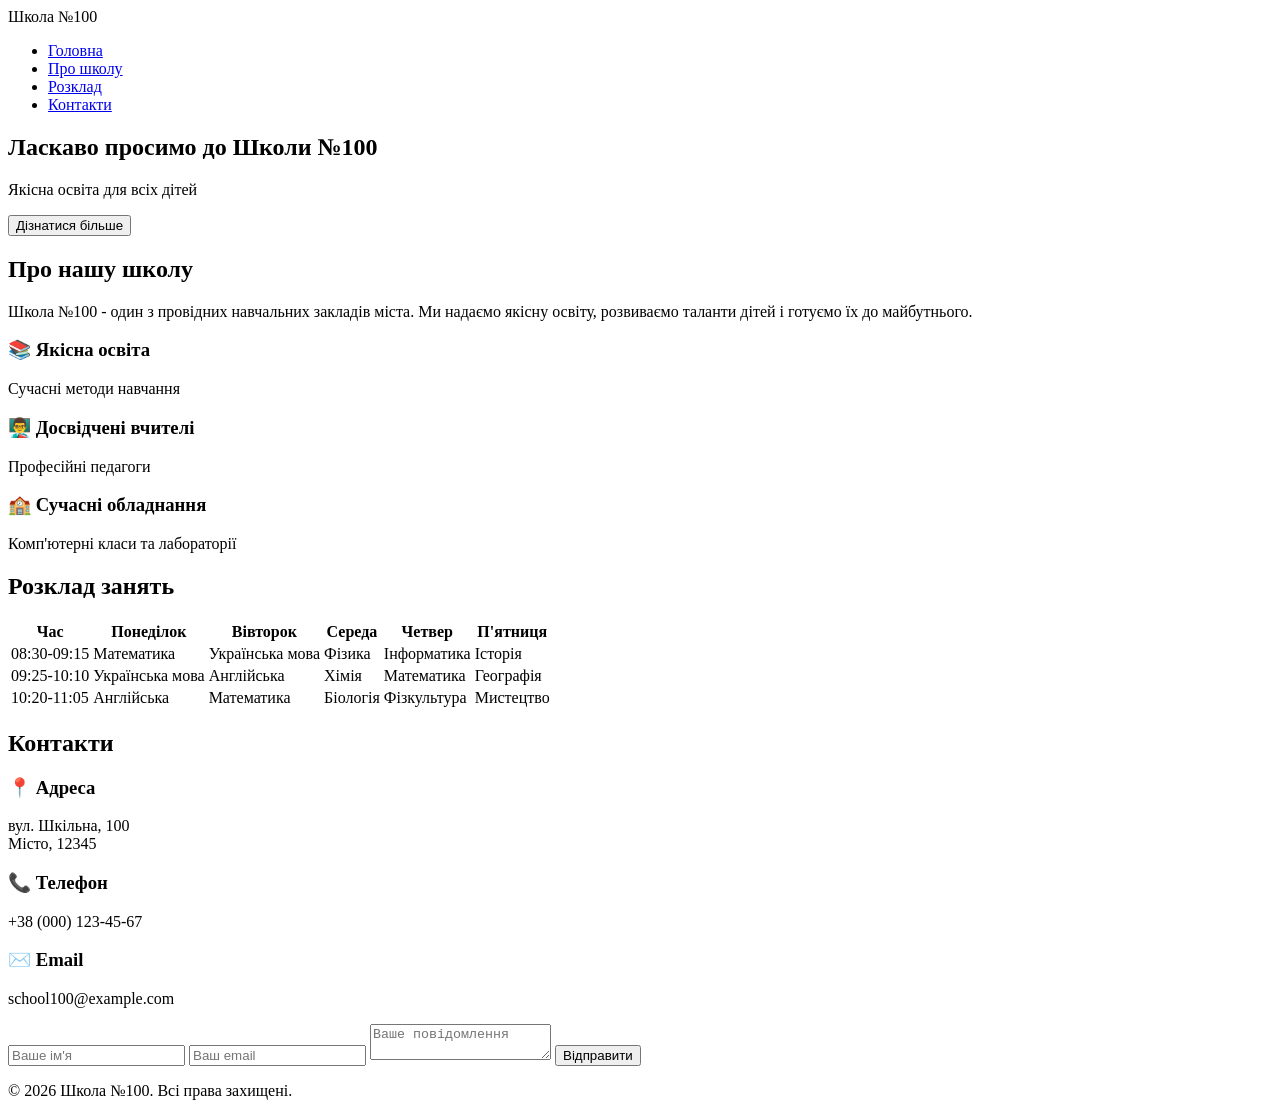
==== index.html @ 94946292 "Add index.html with school information" ====
<!DOCTYPE html>
<html lang="uk">
<head>
    <meta charset="UTF-8">
    <meta name="viewport" content="width=device-width, initial-scale=1.0">
    <title>Школа №100</title>
    <link rel="stylesheet" href="style.css">
</head>
<body>
    <header>
        <nav class="navbar">
            <div class="container">
                <div class="logo">Школа №100</div>
                <ul class="nav-links">
                    <li><a href="#home">Головна</a></li>
                    <li><a href="#about">Про школу</a></li>
                    <li><a href="#schedule">Розклад</a></li>
                    <li><a href="#contact">Контакти</a></li>
                </ul>
            </div>
        </nav>
    </header>

    <section id="home" class="hero">
        <div class="container">
            <h1>Ласкаво просимо до Школи №100</h1>
            <p>Якісна освіта для всіх дітей</p>
            <button class="btn">Дізнатися більше</button>
        </div>
    </section>

    <section id="about" class="about">
        <div class="container">
            <h2>Про нашу школу</h2>
            <p>Школа №100 - один з провідних навчальних закладів міста. Ми надаємо якісну освіту, розвиваємо таланти дітей і готуємо їх до майбутнього.</p>
            <div class="features">
                <div class="feature">
                    <h3>📚 Якісна освіта</h3>
                    <p>Сучасні методи навчання</p>
                </div>
                <div class="feature">
                    <h3>👨‍🏫 Досвідчені вчителі</h3>
                    <p>Професійні педагоги</p>
                </div>
                <div class="feature">
                    <h3>🏫 Сучасні обладнання</h3>
                    <p>Комп'ютерні класи та лабораторії</p>
                </div>
            </div>
        </div>
    </section>

    <section id="schedule" class="schedule">
        <div class="container">
            <h2>Розклад занять</h2>
            <table class="schedule-table">
                <tr>
                    <th>Час</th>
                    <th>Понеділок</th>
                    <th>Вівторок</th>
                    <th>Середа</th>
                    <th>Четвер</th>
                    <th>П'ятниця</th>
                </tr>
                <tr>
                    <td>08:30-09:15</td>
                    <td>Математика</td>
                    <td>Українська мова</td>
                    <td>Фізика</td>
                    <td>Інформатика</td>
                    <td>Історія</td>
                </tr>
                <tr>
                    <td>09:25-10:10</td>
                    <td>Українська мова</td>
                    <td>Англійська</td>
                    <td>Хімія</td>
                    <td>Математика</td>
                    <td>Географія</td>
                </tr>
                <tr>
                    <td>10:20-11:05</td>
                    <td>Англійська</td>
                    <td>Математика</td>
                    <td>Біологія</td>
                    <td>Фізкультура</td>
                    <td>Мистецтво</td>
                </tr>
            </table>
        </div>
    </section>

    <section id="contact" class="contact">
        <div class="container">
            <h2>Контакти</h2>
            <div class="contact-info">
                <div class="contact-item">
                    <h3>📍 Адреса</h3>
                    <p>вул. Шкільна, 100<br>Місто, 12345</p>
                </div>
                <div class="contact-item">
                    <h3>📞 Телефон</h3>
                    <p>+38 (000) 123-45-67</p>
                </div>
                <div class="contact-item">
                    <h3>✉️ Email</h3>
                    <p>school100@example.com</p>
                </div>
            </div>
            <form class="contact-form">
                <input type="text" placeholder="Ваше ім'я" required>
                <input type="email" placeholder="Ваш email" required>
                <textarea placeholder="Ваше повідомлення" required></textarea>
                <button type="submit" class="btn">Відправити</button>
            </form>
        </div>
    </section>

    <footer>
        <div class="container">
            <p>&copy; 2026 Школа №100. Всі права захищені.</p>
        </div>
    </footer>

    <script src="script.js"></script>
</body>
</html>
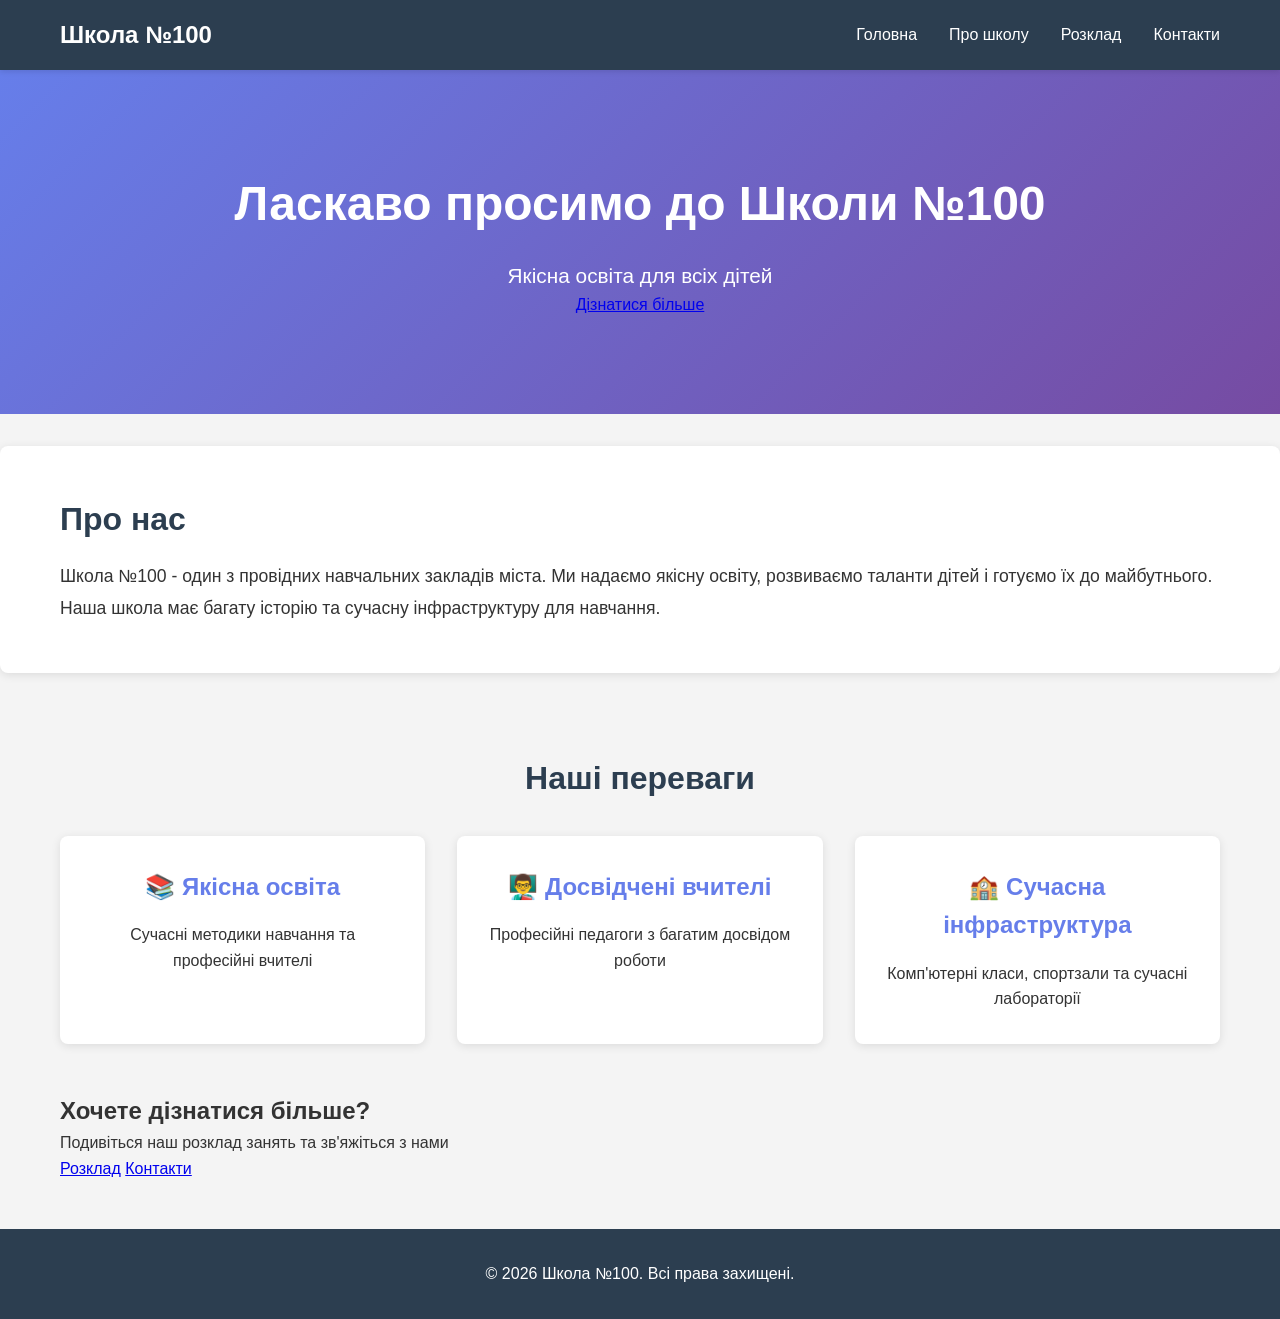
==== commit 14f1784a: "Update index.html with new content" ====
--- a/index.html
+++ b/index.html
@@ -3,125 +3,75 @@
 <head>
     <meta charset="UTF-8">
     <meta name="viewport" content="width=device-width, initial-scale=1.0">
-    <title>Школа №100</title>
+    <title>Школа №100 - Головна сторінка</title>
     <link rel="stylesheet" href="style.css">
 </head>
 <body>
-    <header>
-        <nav class="navbar">
-            <div class="container">
-                <div class="logo">Школа №100</div>
-                <ul class="nav-links">
-                    <li><a href="#home">Головна</a></li>
-                    <li><a href="#about">Про школу</a></li>
-                    <li><a href="#schedule">Розклад</a></li>
-                    <li><a href="#contact">Контакти</a></li>
-                </ul>
-            </div>
-        </nav>
-    </header>
+    <nav class="navbar">
+        <div class="container">
+            <div class="logo">Школа №100</div>
+            <ul class="nav-links">
+                <li><a href="index.html">Головна</a></li>
+                <li><a href="about.html">Про школу</a></li>
+                <li><a href="schedule.html">Розклад</a></li>
+                <li><a href="contacts.html">Контакти</a></li>
+            </ul>
+        </div>
+    </nav>
 
-    <section id="home" class="hero">
+    <header class="hero">
         <div class="container">
             <h1>Ласкаво просимо до Школи №100</h1>
             <p>Якісна освіта для всіх дітей</p>
-            <button class="btn">Дізнатися більше</button>
+            <a href="about.html" class="btn">Дізнатися більше</a>
         </div>
-    </section>
+    </header>
 
-    <section id="about" class="about">
-        <div class="container">
-            <h2>Про нашу школу</h2>
-            <p>Школа №100 - один з провідних навчальних закладів міста. Ми надаємо якісну освіту, розвиваємо таланти дітей і готуємо їх до майбутнього.</p>
-            <div class="features">
-                <div class="feature">
-                    <h3>📚 Якісна освіта</h3>
-                    <p>Сучасні методи навчання</p>
-                </div>
-                <div class="feature">
-                    <h3>👨‍🏫 Досвідчені вчителі</h3>
-                    <p>Професійні педагоги</p>
-                </div>
-                <div class="feature">
-                    <h3>🏫 Сучасні обладнання</h3>
-                    <p>Комп'ютерні класи та лабораторії</p>
+    <main>
+        <section class="info">
+            <div class="container">
+                <h2>Про нас</h2>
+                <p>Школа №100 - один з провідних навчальних закладів міста. Ми надаємо якісну освіту, розвиваємо таланти дітей і готуємо їх до майбутнього.</p>
+                <p>Наша школа має багату історію та сучасну інфраструктуру для навчання.</p>
+            </div>
+        </section>
+
+        <section class="features">
+            <div class="container">
+                <h2>Наші переваги</h2>
+                <div class="feature-grid">
+                    <div class="feature">
+                        <h3>📚 Якісна освіта</h3>
+                        <p>Сучасні методики навчання та професійні вчителі</p>
+                    </div>
+                    <div class="feature">
+                        <h3>👨‍🏫 Досвідчені вчителі</h3>
+                        <p>Професійні педагоги з багатим досвідом роботи</p>
+                    </div>
+                    <div class="feature">
+                        <h3>🏫 Сучасна інфраструктура</h3>
+                        <p>Комп'ютерні класи, спортзали та сучасні лабораторії</p>
+                    </div>
                 </div>
             </div>
-        </div>
-    </section>
+        </section>
 
-    <section id="schedule" class="schedule">
-        <div class="container">
-            <h2>Розклад занять</h2>
-            <table class="schedule-table">
-                <tr>
-                    <th>Час</th>
-                    <th>Понеділок</th>
-                    <th>Вівторок</th>
-                    <th>Середа</th>
-                    <th>Четвер</th>
-                    <th>П'ятниця</th>
-                </tr>
-                <tr>
-                    <td>08:30-09:15</td>
-                    <td>Математика</td>
-                    <td>Українська мова</td>
-                    <td>Фізика</td>
-                    <td>Інформатика</td>
-                    <td>Історія</td>
-                </tr>
-                <tr>
-                    <td>09:25-10:10</td>
-                    <td>Українська мова</td>
-                    <td>Англійська</td>
-                    <td>Хімія</td>
-                    <td>Математика</td>
-                    <td>Географія</td>
-                </tr>
-                <tr>
-                    <td>10:20-11:05</td>
-                    <td>Англійська</td>
-                    <td>Математика</td>
-                    <td>Біологія</td>
-                    <td>Фізкультура</td>
-                    <td>Мистецтво</td>
-                </tr>
-            </table>
-        </div>
-    </section>
-
-    <section id="contact" class="contact">
-        <div class="container">
-            <h2>Контакти</h2>
-            <div class="contact-info">
-                <div class="contact-item">
-                    <h3>📍 Адреса</h3>
-                    <p>вул. Шкільна, 100<br>Місто, 12345</p>
-                </div>
-                <div class="contact-item">
-                    <h3>📞 Телефон</h3>
-                    <p>+38 (000) 123-45-67</p>
-                </div>
-                <div class="contact-item">
-                    <h3>✉️ Email</h3>
-                    <p>school100@example.com</p>
+        <section class="cta">
+            <div class="container">
+                <h2>Хочете дізнатися більше?</h2>
+                <p>Подивіться наш розклад занять та зв'яжіться з нами</p>
+                <div class="cta-buttons">
+                    <a href="schedule.html" class="btn">Розклад</a>
+                    <a href="contacts.html" class="btn">Контакти</a>
                 </div>
             </div>
-            <form class="contact-form">
-                <input type="text" placeholder="Ваше ім'я" required>
-                <input type="email" placeholder="Ваш email" required>
-                <textarea placeholder="Ваше повідомлення" required></textarea>
-                <button type="submit" class="btn">Відправити</button>
-            </form>
-        </div>
-    </section>
+        </section>
+    </main>
 
     <footer>
         <div class="container">
             <p>&copy; 2026 Школа №100. Всі права захищені.</p>
         </div>
     </footer>
-
-    <script src="script.js"></script>
 </body>
 </html>
--- a/style.css
+++ b/style.css
@@ -0,0 +1 @@
+* { margin: 0; padding: 0; box-sizing: border-box; } body { font-family: 'Arial', sans-serif; line-height: 1.6; color: #333; background-color: #f4f4f4; } .container { max-width: 1200px; margin: 0 auto; padding: 0 20px; } /* Navbar */ .navbar { background-color: #2c3e50; color: white; padding: 1rem 0; position: sticky; top: 0; box-shadow: 0 2px 5px rgba(0,0,0,0.1); } .navbar .container { display: flex; justify-content: space-between; align-items: center; } .logo { font-size: 1.5rem; font-weight: bold; } .nav-links { display: flex; list-style: none; gap: 2rem; } .nav-links a { color: white; text-decoration: none; transition: color 0.3s; } .nav-links a:hover { color: #3498db; } /* Hero Section */ .hero { background: linear-gradient(135deg, #667eea 0%, #764ba2 100%); color: white; padding: 6rem 0; text-align: center; } .hero h1 { font-size: 3rem; margin-bottom: 1rem; } .hero p { font-size: 1.3rem; } /* Main Content */ main { min-height: 60vh; } .info { padding: 3rem 0; background-color: white; margin: 2rem 0; border-radius: 8px; box-shadow: 0 2px 10px rgba(0,0,0,0.1); } .info h2 { font-size: 2rem; margin-bottom: 1rem; color: #2c3e50; } .info p { font-size: 1.1rem; line-height: 1.8; } /* Features */ .features { padding: 3rem 0; } .features h2 { font-size: 2rem; margin-bottom: 2rem; color: #2c3e50; text-align: center; } .feature-grid { display: grid; grid-template-columns: repeat(auto-fit, minmax(250px, 1fr)); gap: 2rem; } .feature { background-color: white; padding: 2rem; border-radius: 8px; box-shadow: 0 2px 10px rgba(0,0,0,0.1); text-align: center; transition: transform 0.3s; } .feature:hover { transform: translateY(-5px); } .feature h3 { font-size: 1.5rem; margin-bottom: 1rem; color: #667eea; } /* Footer */ footer { background-color: #2c3e50; color: white; text-align: center; padding: 2rem 0; margin-top: 3rem; } /* Responsive */ @media (max-width: 768px) { .nav-links { gap: 1rem; } .hero h1 { font-size: 2rem; } .hero p { font-size: 1rem; } }
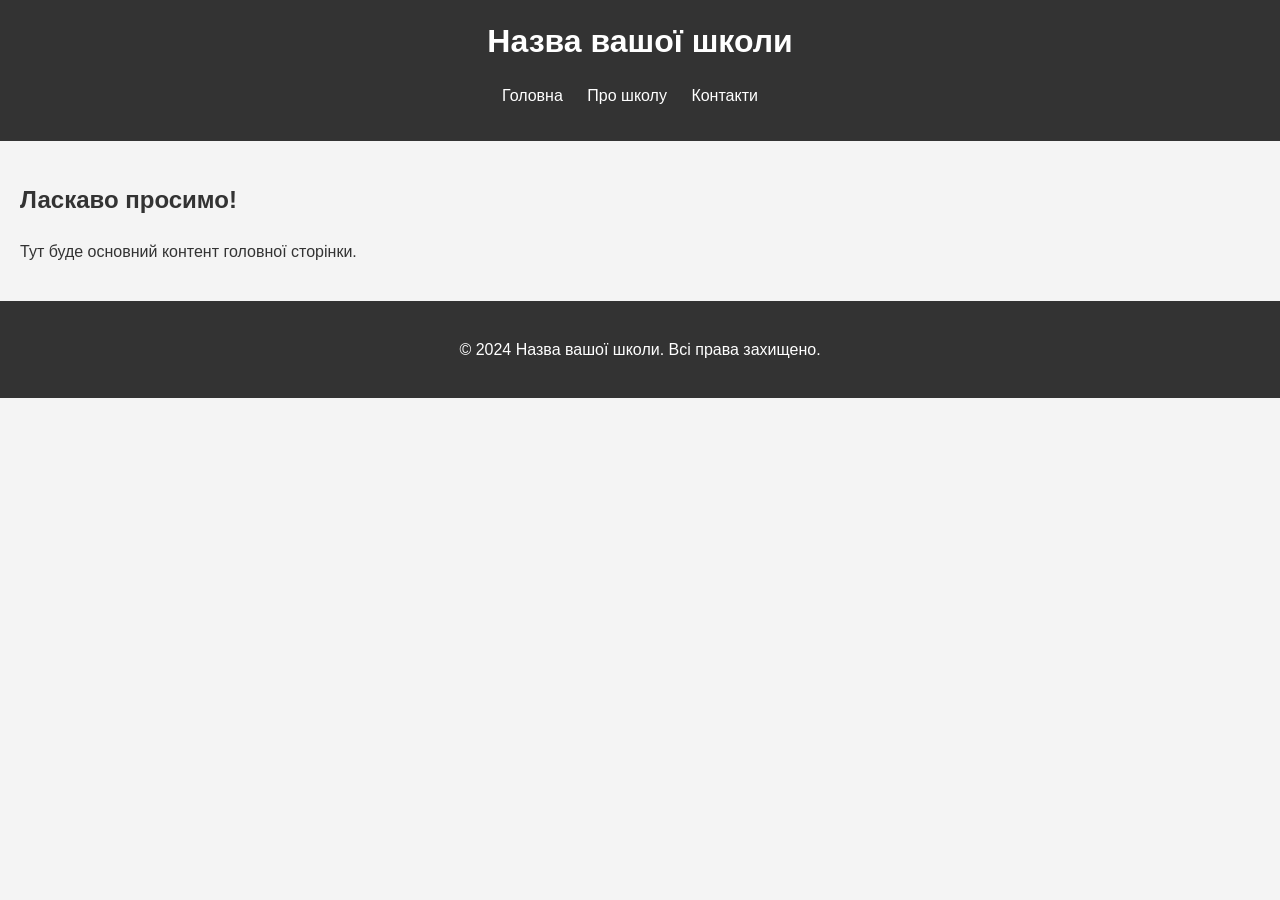
==== commit 797a05c7: "deploy: 21bf245152e245dabde004cfa21f0d49b27a4ba3" ====
--- a/index.html
+++ b/index.html
@@ -3,75 +3,26 @@
 <head>
     <meta charset="UTF-8">
     <meta name="viewport" content="width=device-width, initial-scale=1.0">
-    <title>Школа №100 - Головна сторінка</title>
+    <title>Головна - Назва вашої школи</title>
     <link rel="stylesheet" href="style.css">
 </head>
 <body>
-    <nav class="navbar">
-        <div class="container">
-            <div class="logo">Школа №100</div>
-            <ul class="nav-links">
+    <header>
+        <h1>Назва вашої школи</h1>
+        <nav>
+            <ul>
                 <li><a href="index.html">Головна</a></li>
                 <li><a href="about.html">Про школу</a></li>
-                <li><a href="schedule.html">Розклад</a></li>
                 <li><a href="contacts.html">Контакти</a></li>
             </ul>
-        </div>
-    </nav>
-
-    <header class="hero">
-        <div class="container">
-            <h1>Ласкаво просимо до Школи №100</h1>
-            <p>Якісна освіта для всіх дітей</p>
-            <a href="about.html" class="btn">Дізнатися більше</a>
-        </div>
+        </nav>
     </header>
-
     <main>
-        <section class="info">
-            <div class="container">
-                <h2>Про нас</h2>
-                <p>Школа №100 - один з провідних навчальних закладів міста. Ми надаємо якісну освіту, розвиваємо таланти дітей і готуємо їх до майбутнього.</p>
-                <p>Наша школа має багату історію та сучасну інфраструктуру для навчання.</p>
-            </div>
-        </section>
-
-        <section class="features">
-            <div class="container">
-                <h2>Наші переваги</h2>
-                <div class="feature-grid">
-                    <div class="feature">
-                        <h3>📚 Якісна освіта</h3>
-                        <p>Сучасні методики навчання та професійні вчителі</p>
-                    </div>
-                    <div class="feature">
-                        <h3>👨‍🏫 Досвідчені вчителі</h3>
-                        <p>Професійні педагоги з багатим досвідом роботи</p>
-                    </div>
-                    <div class="feature">
-                        <h3>🏫 Сучасна інфраструктура</h3>
-                        <p>Комп'ютерні класи, спортзали та сучасні лабораторії</p>
-                    </div>
-                </div>
-            </div>
-        </section>
-
-        <section class="cta">
-            <div class="container">
-                <h2>Хочете дізнатися більше?</h2>
-                <p>Подивіться наш розклад занять та зв'яжіться з нами</p>
-                <div class="cta-buttons">
-                    <a href="schedule.html" class="btn">Розклад</a>
-                    <a href="contacts.html" class="btn">Контакти</a>
-                </div>
-            </div>
-        </section>
+        <h2>Ласкаво просимо!</h2>
+        <p>Тут буде основний контент головної сторінки.</p>
     </main>
-
     <footer>
-        <div class="container">
-            <p>&copy; 2026 Школа №100. Всі права захищені.</p>
-        </div>
+        <p>&copy; 2024 Назва вашої школи. Всі права захищено.</p>
     </footer>
 </body>
 </html>
--- a/style.css
+++ b/style.css
@@ -1 +1,45 @@
-* { margin: 0; padding: 0; box-sizing: border-box; } body { font-family: 'Arial', sans-serif; line-height: 1.6; color: #333; background-color: #f4f4f4; } .container { max-width: 1200px; margin: 0 auto; padding: 0 20px; } /* Navbar */ .navbar { background-color: #2c3e50; color: white; padding: 1rem 0; position: sticky; top: 0; box-shadow: 0 2px 5px rgba(0,0,0,0.1); } .navbar .container { display: flex; justify-content: space-between; align-items: center; } .logo { font-size: 1.5rem; font-weight: bold; } .nav-links { display: flex; list-style: none; gap: 2rem; } .nav-links a { color: white; text-decoration: none; transition: color 0.3s; } .nav-links a:hover { color: #3498db; } /* Hero Section */ .hero { background: linear-gradient(135deg, #667eea 0%, #764ba2 100%); color: white; padding: 6rem 0; text-align: center; } .hero h1 { font-size: 3rem; margin-bottom: 1rem; } .hero p { font-size: 1.3rem; } /* Main Content */ main { min-height: 60vh; } .info { padding: 3rem 0; background-color: white; margin: 2rem 0; border-radius: 8px; box-shadow: 0 2px 10px rgba(0,0,0,0.1); } .info h2 { font-size: 2rem; margin-bottom: 1rem; color: #2c3e50; } .info p { font-size: 1.1rem; line-height: 1.8; } /* Features */ .features { padding: 3rem 0; } .features h2 { font-size: 2rem; margin-bottom: 2rem; color: #2c3e50; text-align: center; } .feature-grid { display: grid; grid-template-columns: repeat(auto-fit, minmax(250px, 1fr)); gap: 2rem; } .feature { background-color: white; padding: 2rem; border-radius: 8px; box-shadow: 0 2px 10px rgba(0,0,0,0.1); text-align: center; transition: transform 0.3s; } .feature:hover { transform: translateY(-5px); } .feature h3 { font-size: 1.5rem; margin-bottom: 1rem; color: #667eea; } /* Footer */ footer { background-color: #2c3e50; color: white; text-align: center; padding: 2rem 0; margin-top: 3rem; } /* Responsive */ @media (max-width: 768px) { .nav-links { gap: 1rem; } .hero h1 { font-size: 2rem; } .hero p { font-size: 1rem; } }+body {
+    font-family: sans-serif;
+    line-height: 1.6;
+    margin: 0;
+    padding: 0;
+    background-color: #f4f4f4;
+    color: #333;
+}
+
+header {
+    background: #333;
+    color: #fff;
+    padding: 1rem 0;
+    text-align: center;
+}
+
+header h1 {
+    margin: 0;
+}
+
+nav ul {
+    padding: 0;
+    list-style: none;
+}
+
+nav ul li {
+    display: inline;
+    margin-right: 20px;
+}
+
+nav a {
+    color: #fff;
+    text-decoration: none;
+}
+
+main {
+    padding: 20px;
+}
+
+footer {
+    text-align: center;
+    padding: 20px;
+    background: #333;
+    color: #fff;
+}
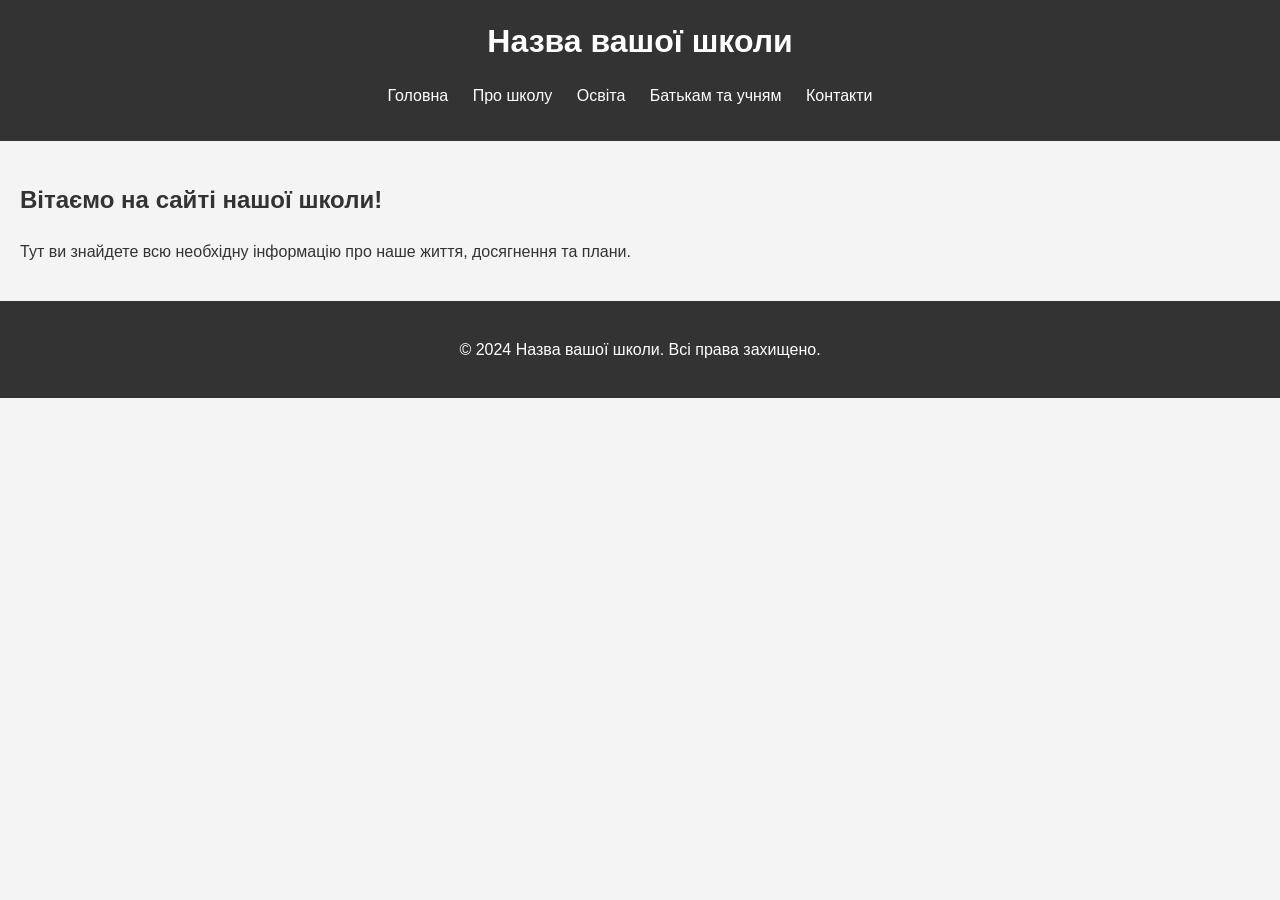
==== commit f0626a0f: "deploy: 20868ce4feea277947852eb07fc4247b60836a77" ====
--- a/index.html
+++ b/index.html
@@ -13,13 +13,15 @@
             <ul>
                 <li><a href="index.html">Головна</a></li>
                 <li><a href="about.html">Про школу</a></li>
+                <li><a href="education.html">Освіта</a></li>
+                <li><a href="parents-students.html">Батькам та учням</a></li>
                 <li><a href="contacts.html">Контакти</a></li>
             </ul>
         </nav>
     </header>
     <main>
-        <h2>Ласкаво просимо!</h2>
-        <p>Тут буде основний контент головної сторінки.</p>
+        <h2>Вітаємо на сайті нашої школи!</h2>
+        <p>Тут ви знайдете всю необхідну інформацію про наше життя, досягнення та плани.</p>
     </main>
     <footer>
         <p>&copy; 2024 Назва вашої школи. Всі права захищено.</p>
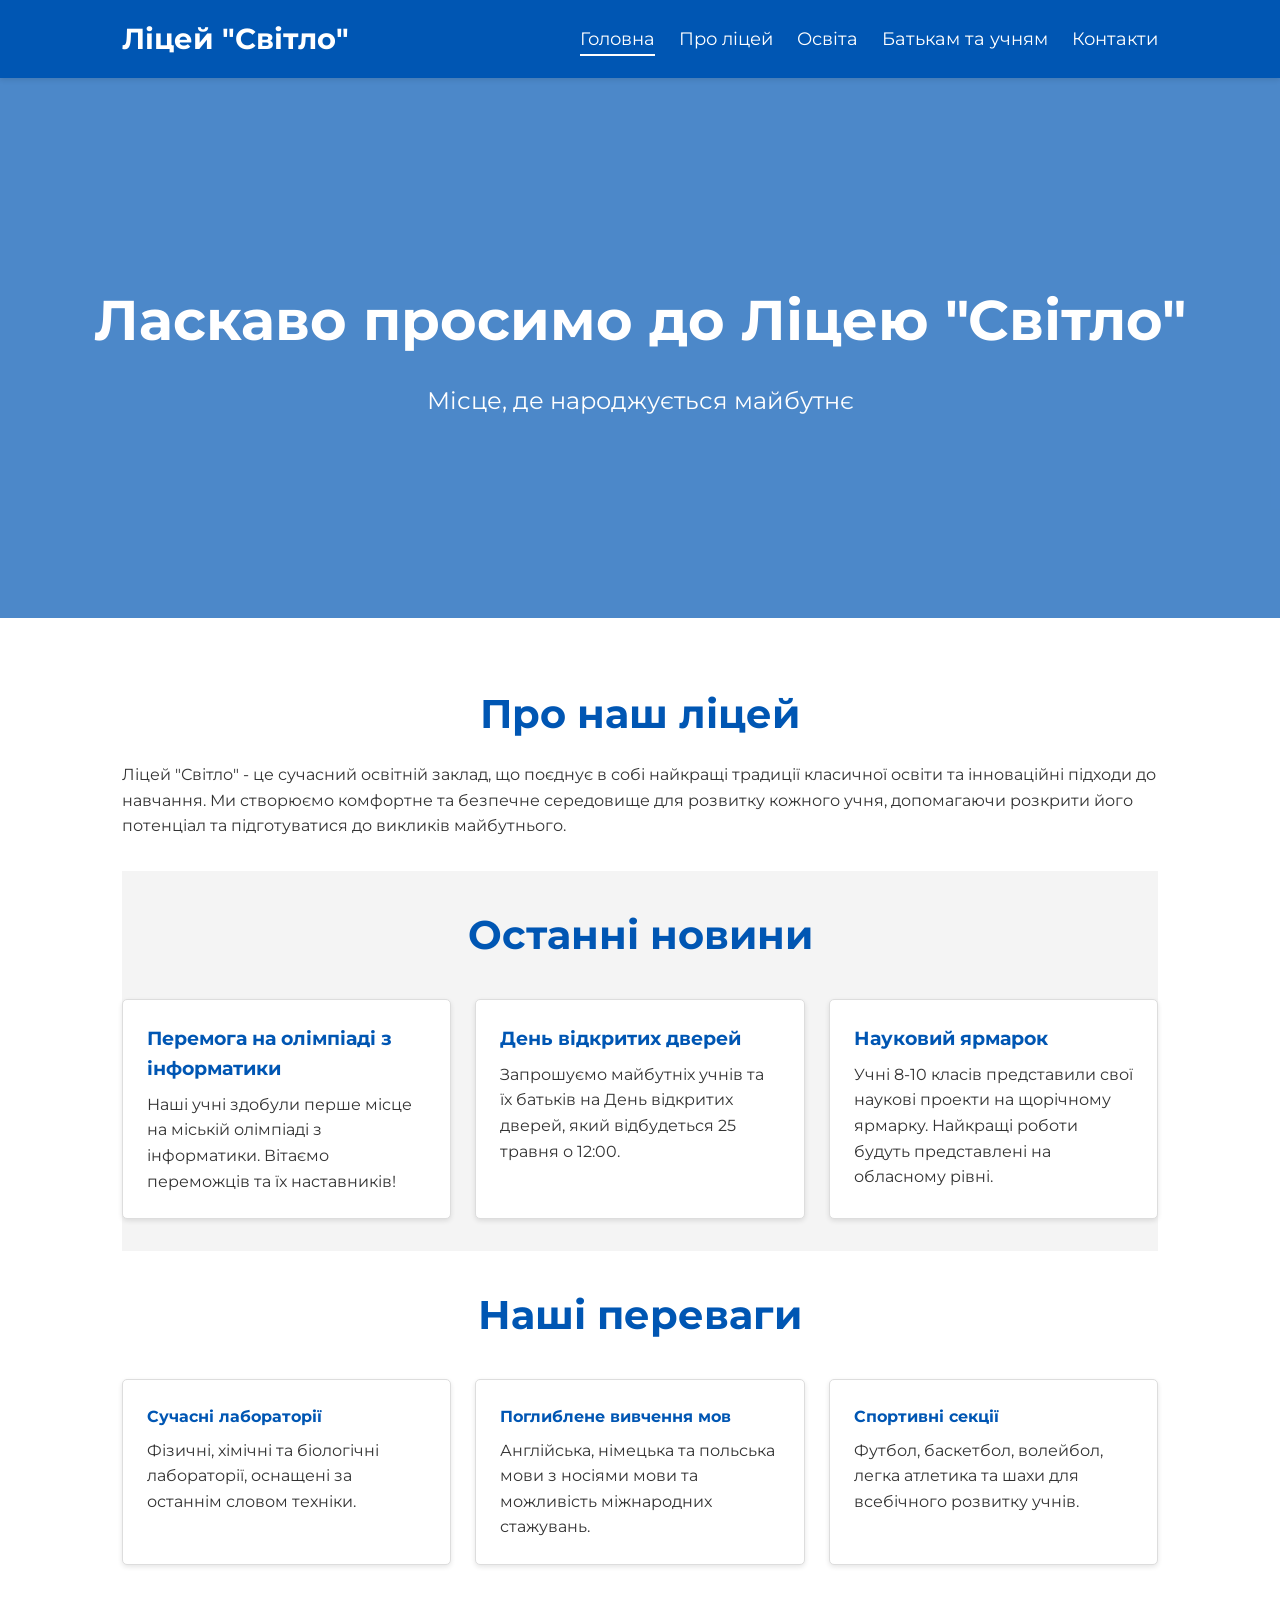
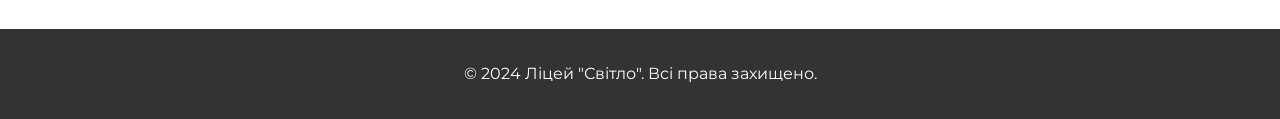
==== commit eae772a6: "deploy: 24d0286e149a7b940b74bc9da7409eb0124b5d42" ====
--- a/index.html
+++ b/index.html
@@ -3,28 +3,77 @@
 <head>
     <meta charset="UTF-8">
     <meta name="viewport" content="width=device-width, initial-scale=1.0">
-    <title>Головна - Назва вашої школи</title>
+    <title>Головна - Ліцей "Світло"</title>
     <link rel="stylesheet" href="style.css">
 </head>
 <body>
     <header>
-        <h1>Назва вашої школи</h1>
-        <nav>
-            <ul>
-                <li><a href="index.html">Головна</a></li>
-                <li><a href="about.html">Про школу</a></li>
-                <li><a href="education.html">Освіта</a></li>
-                <li><a href="parents-students.html">Батькам та учням</a></li>
-                <li><a href="contacts.html">Контакти</a></li>
-            </ul>
-        </nav>
+        <div class="container">
+            <h1>Ліцей "Світло"</h1>
+            <nav>
+                <ul>
+                    <li><a href="index.html" class="active">Головна</a></li>
+                    <li><a href="about.html">Про ліцей</a></li>
+                    <li><a href="education.html">Освіта</a></li>
+                    <li><a href="parents-students.html">Батькам та учням</a></li>
+                    <li><a href="contacts.html">Контакти</a></li>
+                </ul>
+            </nav>
+        </div>
     </header>
+
+    <div class="hero">
+        <h1>Ласкаво просимо до Ліцею "Світло"</h1>
+        <p>Місце, де народжується майбутнє</p>
+    </div>
+
     <main>
-        <h2>Вітаємо на сайті нашої школи!</h2>
-        <p>Тут ви знайдете всю необхідну інформацію про наше життя, досягнення та плани.</p>
+        <div class="container">
+            <section class="section">
+                <h2>Про наш ліцей</h2>
+                <p>Ліцей "Світло" - це сучасний освітній заклад, що поєднує в собі найкращі традиції класичної освіти та інноваційні підходи до навчання. Ми створюємо комфортне та безпечне середовище для розвитку кожного учня, допомагаючи розкрити його потенціал та підготуватися до викликів майбутнього.</p>
+            </section>
+
+            <section class="section-bg">
+                <h2>Останні новини</h2>
+                <div class="card-container">
+                    <div class="card">
+                        <h3>Перемога на олімпіаді з інформатики</h3>
+                        <p>Наші учні здобули перше місце на міській олімпіаді з інформатики. Вітаємо переможців та їх наставників!</p>
+                    </div>
+                    <div class="card">
+                        <h3>День відкритих дверей</h3>
+                        <p>Запрошуємо майбутніх учнів та їх батьків на День відкритих дверей, який відбудеться 25 травня о 12:00.</p>
+                    </div>
+                    <div class="card">
+                        <h3>Науковий ярмарок</h3>
+                        <p>Учні 8-10 класів представили свої наукові проекти на щорічному ярмарку. Найкращі роботи будуть представлені на обласному рівні.</p>
+                    </div>
+                </div>
+            </section>
+
+            <section class="section">
+                <h2>Наші переваги</h2>
+                 <div class="card-container">
+                    <div class="card">
+                        <h4>Сучасні лабораторії</h4>
+                        <p>Фізичні, хімічні та біологічні лабораторії, оснащені за останнім словом техніки.</p>
+                    </div>
+                    <div class="card">
+                        <h4>Поглиблене вивчення мов</h4>
+                        <p>Англійська, німецька та польська мови з носіями мови та можливість міжнародних стажувань.</p>
+                    </div>
+                    <div class="card">
+                        <h4>Спортивні секції</h4>
+                        <p>Футбол, баскетбол, волейбол, легка атлетика та шахи для всебічного розвитку учнів.</p>
+                    </div>
+                </div>
+            </section>
+        </div>
     </main>
+
     <footer>
-        <p>&copy; 2024 Назва вашої школи. Всі права захищено.</p>
+        <p>&copy; 2024 Ліцей "Світло". Всі права захищено.</p>
     </footer>
 </body>
-</html>+</html>
--- a/style.css
+++ b/style.css
@@ -1,45 +1,205 @@
-body {
-    font-family: sans-serif;
-    line-height: 1.6;
+/* Importing Google Font */
+@import url('https://fonts.googleapis.com/css2?family=Montserrat:wght@400;700&display=swap');
+
+/* Basic Reset & Body Styles */
+:root {
+    --primary-color: #0056b3; /* A nice blue */
+    --secondary-color: #f4f4f4; /* Light grey background */
+    --dark-color: #333;
+    --light-color: #fff;
+    --font-family: 'Montserrat', sans-serif;
+}
+
+* {
+    box-sizing: border-box;
     margin: 0;
     padding: 0;
-    background-color: #f4f4f4;
-    color: #333;
-}
-
+}
+
+body {
+    font-family: var(--font-family);
+    line-height: 1.6;
+    background-color: var(--light-color);
+    color: var(--dark-color);
+}
+
+.container {
+    max-width: 1100px;
+    margin: auto;
+    overflow: hidden;
+    padding: 0 2rem;
+}
+
+/* Header & Navigation */
 header {
-    background: #333;
-    color: #fff;
+    background: var(--primary-color);
+    color: var(--light-color);
     padding: 1rem 0;
+    position: sticky;
+    top: 0;
+    z-index: 1000;
+    box-shadow: 0 2px 5px rgba(0,0,0,0.1);
+}
+
+header .container {
+    display: flex;
+    justify-content: space-between;
+    align-items: center;
+}
+
+header h1 {
+    font-size: 1.8rem;
+}
+
+header ul {
+    list-style: none;
+}
+
+header li {
+    display: inline;
+    margin-left: 20px;
+}
+
+header a {
+    color: var(--light-color);
+    text-decoration: none;
+    font-size: 1.1rem;
+    padding-bottom: 5px;
+    transition: all 0.3s ease;
+}
+
+header a:hover, header .active {
+    border-bottom: 2px solid var(--light-color);
+}
+
+/* Main Content Area */
+main {
+    padding: 2rem 0;
+    min-height: 70vh; /* Ensure footer is not too high */
+}
+
+main h2 {
+    font-size: 2.5rem;
+    margin-bottom: 1rem;
+    color: var(--primary-color);
     text-align: center;
 }
 
-header h1 {
-    margin: 0;
-}
-
-nav ul {
-    padding: 0;
-    list-style: none;
-}
-
-nav ul li {
-    display: inline;
-    margin-right: 20px;
-}
-
-nav a {
-    color: #fff;
-    text-decoration: none;
-}
-
-main {
-    padding: 20px;
-}
-
+.section {
+    padding: 2rem 0;
+}
+
+.section-bg {
+    background-color: var(--secondary-color);
+    padding: 2rem 0;
+}
+
+/* Footer */
 footer {
+    background: var(--dark-color);
+    color: var(--light-color);
     text-align: center;
-    padding: 20px;
-    background: #333;
-    color: #fff;
-}+    padding: 2rem 0;
+}
+
+/* Utility Classes & Specific sections */
+.hero {
+    background: url('https://images.unsplash.com/photo-1523050854058-8df90110c9f1?q=80&w=2070&auto=format&fit=crop') no-repeat center center/cover;
+    height: 60vh;
+    color: white;
+    display: flex;
+    flex-direction: column;
+    justify-content: center;
+    align-items: center;
+    text-align: center;
+    box-shadow: inset 0 0 0 1000px rgba(0, 86, 179, 0.7); /* Blue overlay */
+}
+
+.hero h1 {
+    font-size: 3.5rem;
+    margin-bottom: 1rem;
+}
+
+.hero p {
+    font-size: 1.5rem;
+}
+
+.card-container {
+    display: grid;
+    grid-template-columns: repeat(auto-fit, minmax(300px, 1fr));
+    gap: 1.5rem;
+    margin-top: 2rem;
+}
+
+.card {
+    background: var(--light-color);
+    border: 1px solid #ddd;
+    border-radius: 5px;
+    padding: 1.5rem;
+    box-shadow: 0 2px 5px rgba(0,0,0,0.1);
+    transition: transform 0.3s ease, box-shadow 0.3s ease;
+}
+
+.card:hover {
+    transform: translateY(-5px);
+    box-shadow: 0 4px 15px rgba(0,0,0,0.15);
+}
+
+.card h3, .card h4 {
+    color: var(--primary-color);
+    margin-bottom: 0.5rem;
+}
+
+/* Contact Page */
+.contact-grid {
+    display: grid;
+    grid-template-columns: 1fr 1fr;
+    gap: 2rem;
+    align-items: center;
+    margin-top: 2rem;
+}
+
+.contact-grid iframe {
+    width: 100%;
+    height: 100%;
+    min-height: 350px;
+    border: 0;
+    border-radius: 5px;
+}
+
+.contact-info p {
+    margin-bottom: 1rem;
+    font-size: 1.1rem;
+}
+.contact-info h3 {
+    color: var(--primary-color);
+    margin-bottom: 0.5rem;
+}
+
+
+/* Responsive Design */
+@media(max-width: 768px) {
+    header .container {
+        flex-direction: column;
+    }
+
+    header h1 {
+        margin-bottom: 1rem;
+    }
+    
+    header nav ul {
+      padding-left: 0;
+    }
+
+    .hero h1 {
+        font-size: 2.5rem;
+    }
+
+    .hero p {
+        font-size: 1.2rem;
+    }
+
+    .contact-grid {
+        grid-template-columns: 1fr;
+    }
+}
